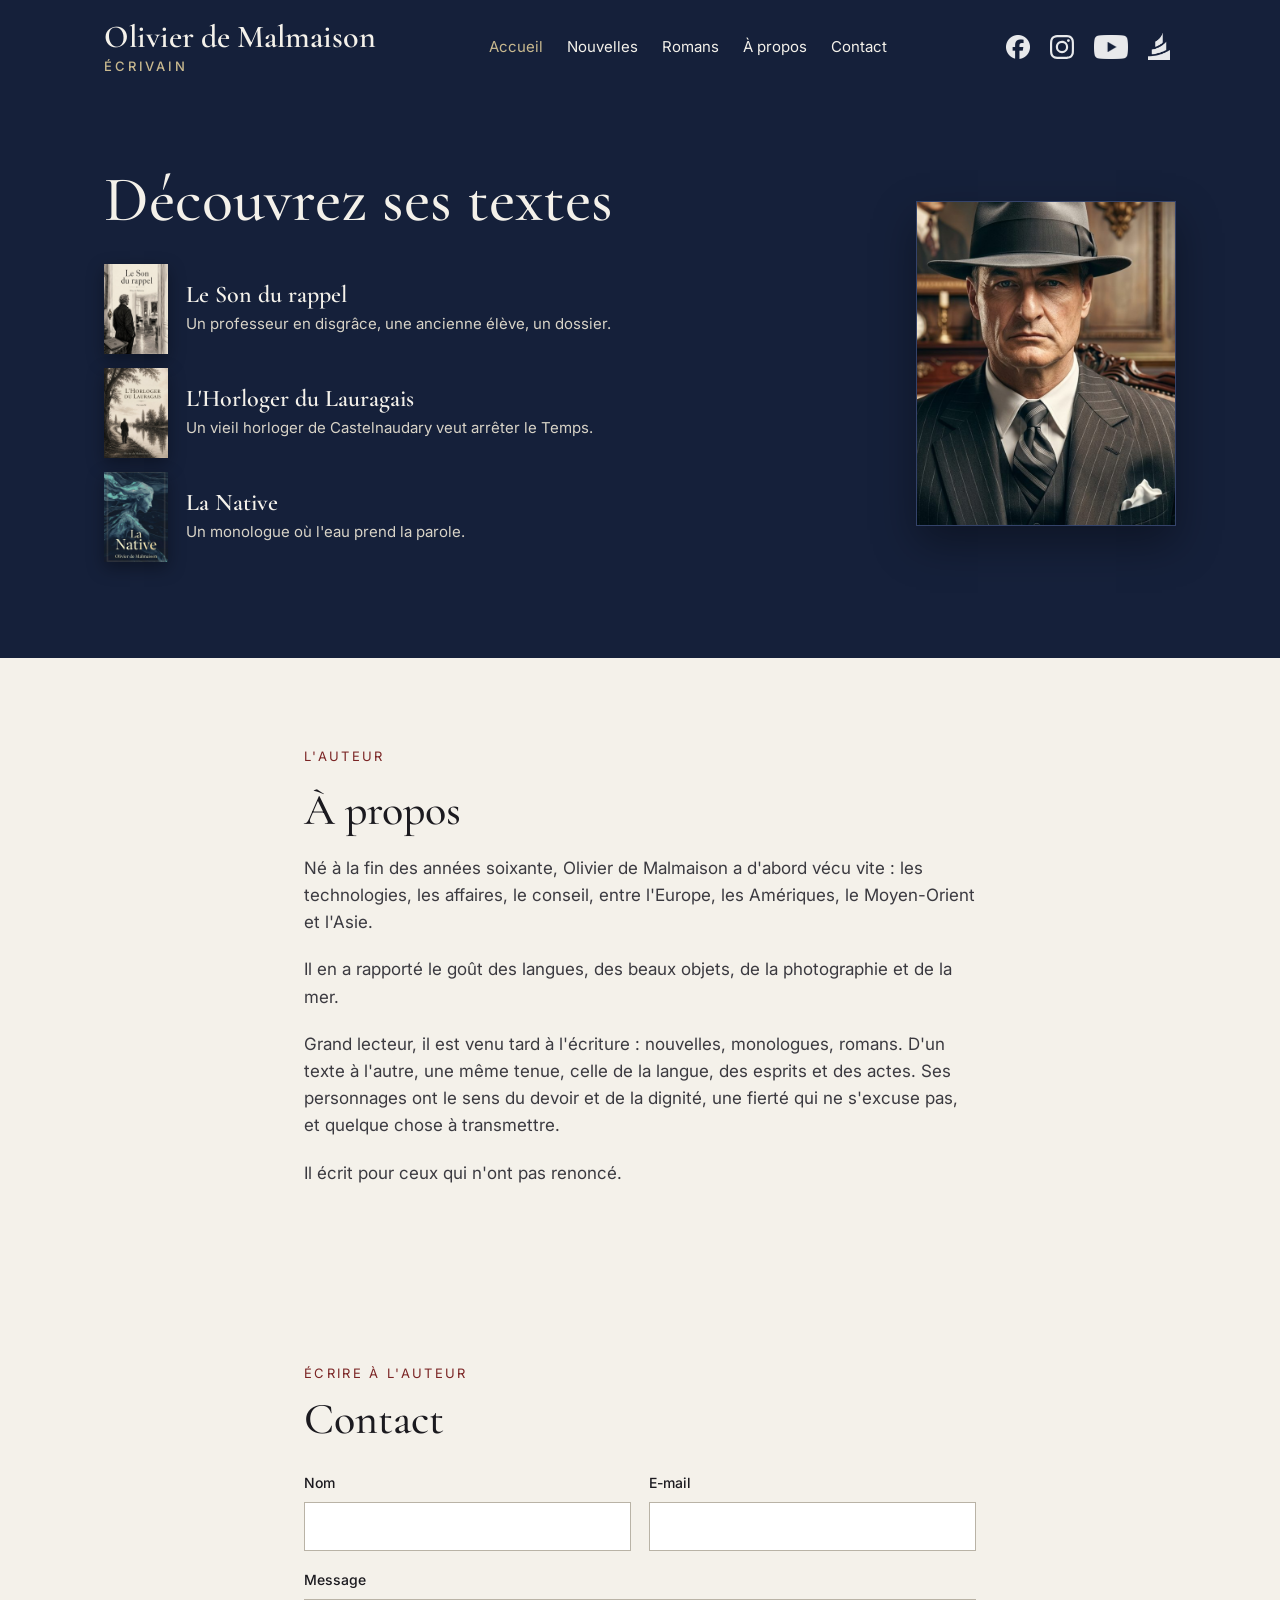
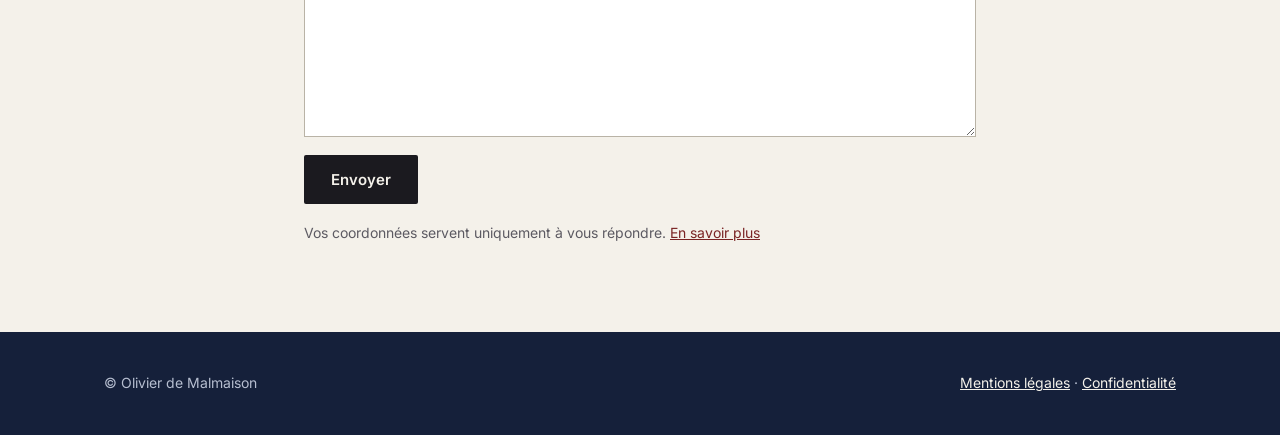
==== index.html @ 216fcb03 "Icône OM : PNG et .ico uniquement (le SVG à police ne s'affichait pas partout) Co-Authored-By: Claud" ====
<!doctype html>
<html lang="fr">
<head>
<meta charset="utf-8">
<meta name="viewport" content="width=device-width, initial-scale=1">
<meta name="robots" content="noindex">
<title>Olivier de Malmaison – Écrivain</title>
<meta name="description" content="Nouvelles à lire en ligne et romans à paraître d&#x27;Olivier de Malmaison.">
<meta property="og:type" content="website">
<meta property="og:locale" content="fr_FR">
<meta property="og:site_name" content="Olivier de Malmaison">
<meta property="og:title" content="Olivier de Malmaison – Écrivain">
<meta property="og:description" content="Nouvelles à lire en ligne et romans à paraître d&#x27;Olivier de Malmaison.">
<meta property="og:url" content="https://olivierdemalmaison.github.io/">
<meta property="og:image" content="https://olivierdemalmaison.github.io/assets/img/auteur.jpg">
<link rel="icon" href="favicon.ico" sizes="any">
<link rel="icon" href="assets/img/favicon-32.png" sizes="32x32" type="image/png">
<link rel="icon" href="assets/img/favicon-192.png" sizes="192x192" type="image/png">
<link rel="apple-touch-icon" href="assets/img/apple-touch-icon.png">
<link rel="preconnect" href="https://fonts.googleapis.com">
<link rel="preconnect" href="https://fonts.gstatic.com" crossorigin>
<link href="https://fonts.googleapis.com/css2?family=Cormorant+Garamond:ital,wght@0,500;0,600;1,500&family=Inter:wght@400;500;600&display=swap" rel="stylesheet">
<link rel="stylesheet" href="assets/style.css?v=20">
</head>
<body>

<header class="site-header">
  <div class="wrap">
    <a class="brand" href="./">Olivier de Malmaison<span class="brand-sub">Écrivain</span></a>
    <nav class="nav" aria-label="Menu principal">
      <a href="./" aria-current="page">Accueil</a>
      <a href="nouvelles.html">Nouvelles</a>
      <a href="livres.html">Romans</a>
      <a href="#apropos">À propos</a>
      <a href="#contact">Contact</a>
    </nav>
    <nav class="social" aria-label="Réseaux sociaux">
      <a href="https://www.facebook.com/profile.php?id=61596055063744" target="_blank" rel="noopener" class="icon" aria-label="Facebook"><img src="assets/img/facebook.png" alt="" width="24" height="24"></a>
      <a href="https://www.instagram.com/olivierdemalmaison/" target="_blank" rel="noopener" class="icon" aria-label="Instagram"><img src="assets/img/instagram.svg" alt="" width="24" height="24"></a>
      <a href="https://www.youtube.com/@OlivierdeMalmaison" target="_blank" rel="noopener" class="icon" aria-label="YouTube"><img src="assets/img/youtube.png" alt="" width="34" height="24" style="width:34px"></a>
      <a href="https://www.babelio.com/monprofil.php?id_user=2650344" target="_blank" rel="noopener" class="icon" aria-label="Babelio"><img src="assets/img/babelio.png" alt="" width="22" height="27" style="height:27px"></a>
    </nav>
  </div>
</header>

<main>
<section class="dark hero">
  <div class="wrap row">
    <div class="main stack" style="gap:28px">
      <h1>Découvrez ses textes</h1>
      <div class="minis">
        <a class="mini" href="le-son-du-rappel.html">
          <img src="assets/img/couv-rappel.jpg" alt="" width="64" height="90">
          <span><b>Le Son du rappel</b><span>Un professeur en disgrâce, une ancienne élève, un dossier.</span></span>
        </a>
        <a class="mini" href="l-horloger-du-lauragais.html">
          <img src="assets/img/couv-horloger.jpg" alt="" width="64" height="90">
          <span><b>L'Horloger du Lauragais</b><span>Un vieil horloger de Castelnaudary veut arrêter le Temps.</span></span>
        </a>
        <a class="mini" href="la-native.html">
          <img src="assets/img/couv-native.jpg" alt="" width="64" height="90">
          <span><b>La Native</b><span>Un monologue où l'eau prend la parole.</span></span>
        </a>
      </div>
    </div>
    <div class="side">
      <img class="portrait-img" src="assets/img/auteur.jpg" alt="Portrait d'Olivier de Malmaison">
    </div>
  </div>
</section>

<section id="apropos">
  <div class="narrow stack">
    <p class="eyebrow">L'auteur</p>
    <h2>À propos</h2>
    <p style="margin:0;font-size:17px;color:var(--ink-2)">Né à la fin des années soixante, Olivier de Malmaison a d'abord vécu vite : les technologies, les affaires, le conseil, entre l'Europe, les Amériques, le Moyen-Orient et l'Asie.</p>
    <p style="margin:0;font-size:17px;color:var(--ink-2)">Il en a rapporté le goût des langues, des beaux objets, de la photographie et de la mer.</p>
    <p style="margin:0;font-size:17px;color:var(--ink-2)">Grand lecteur, il est venu tard à l'écriture : nouvelles, monologues, romans. D'un texte à l'autre, une même tenue, celle de la langue, des esprits et des actes. Ses personnages ont le sens du devoir et de la dignité, une fierté qui ne s'excuse pas, et quelque chose à transmettre.</p>
    <p style="margin:0;font-size:17px;color:var(--ink-2)">Il écrit pour ceux qui n'ont pas renoncé.</p>
  </div>
</section>

<section class="dark" id="avis" hidden>
  <div class="wrap stack" style="gap:40px">
    <div class="stack" style="gap:12px">
      <p class="eyebrow">Ils l'ont lu</p>
      <h2>Avis des lecteurs</h2>
    </div>
    <div class="grid" id="avis-liste"></div>
  </div>
</section>

<section id="contact">
  <div class="narrow stack" style="gap:28px">
    <div class="stack" style="gap:12px">
      <p class="eyebrow">Écrire à l'auteur</p>
      <h2>Contact</h2>
    </div>
    <form action="https://formsubmit.co/f9c924c545d4a12e9ade665f972b1585" method="post">
      <input type="hidden" name="_subject" value="Nouveau message depuis le site">
      <input type="hidden" name="_next" value="https://olivierdemalmaison.github.io/merci.html">
      <input type="hidden" name="_template" value="table">
      <input type="text" name="_honey" style="display:none" tabindex="-1" autocomplete="off">
      <div class="fields">
        <label>Nom<input type="text" name="nom" autocomplete="name" required></label>
        <label>E-mail<input type="email" name="email" autocomplete="email" required></label>
      </div>
      <label>Message<textarea name="message" rows="5" required></textarea></label>
      <div><button class="btn btn-ink" type="submit">Envoyer</button></div>
      <p class="note" style="margin:0">Vos coordonnées servent uniquement à vous répondre. <a href="confidentialite.html">En savoir plus</a></p>
    </form>
  </div>
</section>
</main>

<footer class="site-footer">
  <div class="wrap">
    <span>© Olivier de Malmaison</span>
    <span><a href="mentions-legales.html">Mentions légales</a> · <a href="confidentialite.html">Confidentialité</a></span>
  </div>
</footer>

<script src="assets/vitrine.js"></script>
<script data-goatcounter="https://olivierdemalmaison.goatcounter.com/count" async src="https://gc.zgo.at/count.js"></script>
</body>
</html>
---- assets/style.css ----
:root{
  --navy:#15203A;
  --navy-deep:#0F1830;
  --navy-line:#34436A;
  --navy-soft:#22304F;
  --gold:#C9B98F;
  --paper:#F4F1EA;
  --paper-2:#EAE5DA;
  --ink:#1B1A1F;
  --ink-2:#3B3A40;
  --ink-3:#5C5A62;
  --wine:#7A2424;
  --wine-dark:#4F1414;
  --muted-on-dark:#B6BED0;
  --serif:'Cormorant Garamond',Georgia,serif;
  --sans:Inter,system-ui,-apple-system,sans-serif;
}
*{box-sizing:border-box}
html{scroll-behavior:smooth}
body{margin:0;background:var(--paper);color:var(--ink);font-family:var(--sans);line-height:1.6}
img{max-width:100%;display:block}
a{color:var(--wine)}a:hover{color:var(--wine-dark)}
.wrap{max-width:1120px;margin:0 auto;padding:0 24px}
.narrow{max-width:720px;margin:0 auto;padding:0 24px}
.eyebrow{margin:0;font-size:13px;letter-spacing:.18em;text-transform:uppercase;color:var(--wine)}
.dark .eyebrow{color:var(--gold)}
h1,h2,h3{font-family:var(--serif);font-weight:500;line-height:1.1;margin:0}
h1{font-size:clamp(40px,6vw,64px)}
h2{font-size:clamp(32px,4vw,44px)}
section{padding:88px 0}
.dark{background:var(--navy);color:var(--paper)}
.tint{background:var(--paper-2)}
.stack{display:flex;flex-direction:column;gap:20px}
.row{display:flex;flex-wrap:wrap;gap:56px;align-items:center}
.row>.main{flex:999 1 480px;min-width:0}
.row>.side{flex:1 1 260px;display:flex;justify-content:center}
.grid{display:grid;grid-template-columns:repeat(auto-fit,minmax(260px,1fr));gap:24px}

/* En-tête */
.site-header{background:var(--navy);color:var(--paper)}
.site-header .wrap{display:flex;flex-wrap:wrap;gap:16px;justify-content:space-between;align-items:center;padding-top:20px;padding-bottom:20px}
.brand{font-family:var(--serif);font-size:26px;font-weight:600;color:var(--paper);text-decoration:none}
.brand:hover{color:var(--gold)}
.nav{display:flex;flex-wrap:wrap;gap:24px;font-size:15px}
.nav a{color:var(--paper);text-decoration:none}
.nav a:hover,.nav a[aria-current="page"]{color:var(--gold)}

/* Boutons */
.btn{display:inline-block;padding:14px 26px;font-weight:600;font-size:15px;border-radius:2px;text-decoration:none;border:1px solid transparent;cursor:pointer;font-family:inherit}
.btn-gold{background:var(--gold);color:var(--navy)}
.btn-gold:hover{background:#d8cba6;color:var(--navy)}
.btn-ghost{border-color:var(--gold);color:var(--paper)}
.btn-ghost:hover{background:var(--navy-soft);color:var(--paper)}
.btn-wine{background:var(--wine);color:#fff}
.btn-wine:hover{background:var(--wine-dark);color:#fff}
.btn-ink{background:var(--ink);color:var(--paper)}
.actions{display:flex;flex-wrap:wrap;gap:16px;align-items:center}

/* Accueil */
.hero{padding:72px 0 96px}
.hero .lead{font-size:18px;color:#D8D3C7;max-width:560px;margin:0}
.placeholder{display:flex;align-items:center;justify-content:center;text-align:center;padding:24px;font-size:14px}
.portrait{width:280px;height:360px;background:var(--navy-soft);border:1px solid var(--navy-line);color:var(--muted-on-dark)}
.cover{width:240px;height:360px;background:var(--navy-deep);color:var(--gold);flex-direction:column;gap:12px;box-shadow:0 18px 40px rgba(15,24,48,.25)}
.cover .t{font-family:var(--serif);font-size:30px;line-height:1.1}
.cover .s{font-size:12px;letter-spacing:.16em;text-transform:uppercase;color:#A3AEC6}
.cover.lg{width:320px;height:480px}
.cover.lg .t{font-size:40px}
.price{font-size:22px;font-weight:600;margin:0}
.note{font-size:14px;color:var(--ink-3)}

.card{background:var(--paper);padding:28px;text-decoration:none;color:var(--ink);display:flex;flex-direction:column;gap:14px;border-top:3px solid var(--wine)}
.card:hover{color:var(--ink);box-shadow:0 8px 24px rgba(15,24,48,.08)}
.card .t{font-family:var(--serif);font-size:26px;line-height:1.2}
.card .x{font-size:15px;color:#4A4950}
.card .m{font-size:13px;color:#6B6970}

.video{flex:999 1 520px;min-width:0;aspect-ratio:16/9;background:var(--navy);color:#A3AEC6}

.review{margin:0;padding:28px;border:1px solid var(--navy-line);display:flex;flex-direction:column;gap:16px}
.review .stars{color:var(--gold);font-size:18px}
.review blockquote{margin:0;font-family:var(--serif);font-size:22px;line-height:1.4;font-style:italic}
.review figcaption{font-size:14px;color:var(--muted-on-dark)}

/* Formulaires */
form{display:flex;flex-direction:column;gap:18px}
.fields{display:flex;flex-wrap:wrap;gap:18px}
label{flex:1 1 240px;display:flex;flex-direction:column;gap:8px;font-size:14px;font-weight:500}
input,textarea{padding:12px 14px;border:1px solid #B9B3A6;background:#fff;font:inherit;font-weight:400;color:var(--ink)}
textarea{resize:vertical}
input:focus,textarea:focus{outline:2px solid var(--navy);outline-offset:1px}

/* Lecture */
.reading{padding:72px 0 56px}
.protect-note{display:flex;gap:12px;align-items:center;padding:14px 16px;background:var(--paper-2);font-size:14px;color:var(--ink-2)}
.text{font-family:var(--serif);font-size:22px;line-height:1.7;display:flex;flex-direction:column;gap:22px}
.text p{margin:0}
.text .sep{text-align:center;letter-spacing:.5em;color:var(--wine)}
.protected{-webkit-user-select:none;user-select:none}
.end-cta{border-top:1px solid #CFC8B9;padding-top:24px;display:flex;flex-wrap:wrap;gap:16px;justify-content:space-between;align-items:center}

/* Livres */
.perks{display:grid;grid-template-columns:repeat(auto-fit,minmax(200px,1fr));gap:16px}
.perk{background:var(--paper-2);padding:18px;display:flex;flex-direction:column;gap:6px}
.perk b{font-size:14px}
.perk span{font-size:13px;color:#4A4950;line-height:1.5}

/* Pied de page */
.site-footer{background:var(--navy);color:var(--muted-on-dark);padding:40px 0;font-size:14px}
.site-footer .wrap{display:flex;flex-wrap:wrap;gap:20px;justify-content:space-between;align-items:center}
.site-footer nav{display:flex;flex-wrap:wrap;gap:20px}
.site-footer a{color:var(--paper)}
.site-footer a:hover{color:var(--gold)}

@media print{.protected{display:none}}

/* Réseaux sociaux en haut */
.social{display:flex;flex-wrap:wrap;gap:8px;width:100%;justify-content:flex-end}
.social a{font-size:13px;color:var(--gold);text-decoration:none;border:1px solid var(--navy-line);padding:6px 12px;border-radius:999px}
.social a:hover{border-color:var(--gold);color:var(--paper)}
@media (min-width:900px){.social{width:auto;order:3}}
.portrait-img{width:320px;max-width:100%;height:400px;object-fit:cover;object-position:center 30%;border:1px solid var(--navy-line);box-shadow:0 18px 40px rgba(0,0,0,.35)}
.social{align-items:center}
.social a.icon{border:none;padding:6px;display:inline-flex;opacity:.9}
.social a.icon:hover{opacity:1}
.social a.icon img{width:24px;height:24px}

/* Corrections */
.brand{display:flex;flex-direction:column;line-height:1.05}
.brand-sub{font-family:var(--sans);font-size:11px;font-weight:500;letter-spacing:.22em;text-transform:uppercase;color:var(--gold);margin-top:4px}
.portrait-img{width:320px;max-width:100%;height:auto;aspect-ratio:4/5;object-fit:cover}
.social{flex-direction:row;flex-wrap:nowrap}
.social a.icon img{display:block;width:auto;height:24px;max-width:none}
.brand{font-size:32px}
.brand-sub{font-size:13px;margin-top:6px}
@media (max-width:600px){.brand{font-size:28px}}

/* Champs empilés : pas de hauteur forcée */
form > label{flex:none}

/* Nouvelles : couvertures */
.card.book{padding:0 0 24px}
.card.book img{width:100%;height:auto;aspect-ratio:600/850;object-fit:cover}
.card.book .t,.card.book .x{padding:0 24px}

/* Babelio : lien texte dans la barre des réseaux */
.social a.icon.babelio{font-family:var(--serif);font-size:19px;font-weight:600;color:var(--paper);line-height:24px;padding:6px 4px}
.social a.icon.babelio:hover{color:var(--gold)}
.card.book .read{align-self:flex-start;margin:4px 24px 0;padding:10px 22px}
.card.book{justify-content:flex-start}
.card.book .read{margin-top:auto}

/* Lecture : texte justifié comme les manuscrits */
.text p{text-align:justify;-webkit-hyphens:auto;hyphens:auto}
.text p.sep{text-align:center}
.text{font-family:'EB Garamond',Georgia,serif;font-size:21px;line-height:1.65}

/* Accueil : miniatures des nouvelles */
.minis{display:flex;flex-direction:column;gap:14px;max-width:560px}
.mini{display:flex;gap:18px;align-items:center;text-decoration:none;color:var(--paper);padding:10px;margin:-10px;border-radius:2px}
.mini:hover{background:var(--navy-soft);color:var(--paper)}
.mini img{width:64px;height:90px;object-fit:cover;flex:none;box-shadow:0 6px 16px rgba(0,0,0,.35)}
.mini b{display:block;font-family:var(--serif);font-size:24px;font-weight:600;line-height:1.15}
.mini span span{display:block;font-size:15px;color:#D8D3C7;margin-top:4px}
.review figcaption a{color:var(--gold)}

/* Page Nouvelles : en-tête compact sur une ligne */
.liste-nouvelles{padding:28px 0 72px}
.titre-ligne{display:flex;align-items:baseline;gap:18px;flex-wrap:wrap}
.titre-ligne h1{font-size:36px}
.liste-nouvelles .card.book{padding-top:20px;gap:12px}
.liste-nouvelles .card.book img{width:auto;height:260px;aspect-ratio:auto;margin:0 24px;align-self:flex-start;box-shadow:0 8px 20px rgba(15,24,48,.18)}
.liste-nouvelles .card.book .x{font-size:14px;line-height:1.55}

/* « Prévenez-moi » en fin de nouvelle */
.prevenir{padding:8px 0 56px}
.p-form{flex-direction:row;flex-wrap:wrap;gap:12px}
.p-form input[type=email]{flex:1 1 240px}

/* Téléphone : en-tête compact */
@media (max-width:600px){
  .site-header .wrap{gap:10px;padding-top:14px;padding-bottom:12px}
  .nav{gap:6px 18px;font-size:15px;width:100%}
  .social{justify-content:flex-start;margin-left:-6px}
  .side img[alt^="Couverture de Nainen"]{width:220px!important}
  section{padding:56px 0}
}
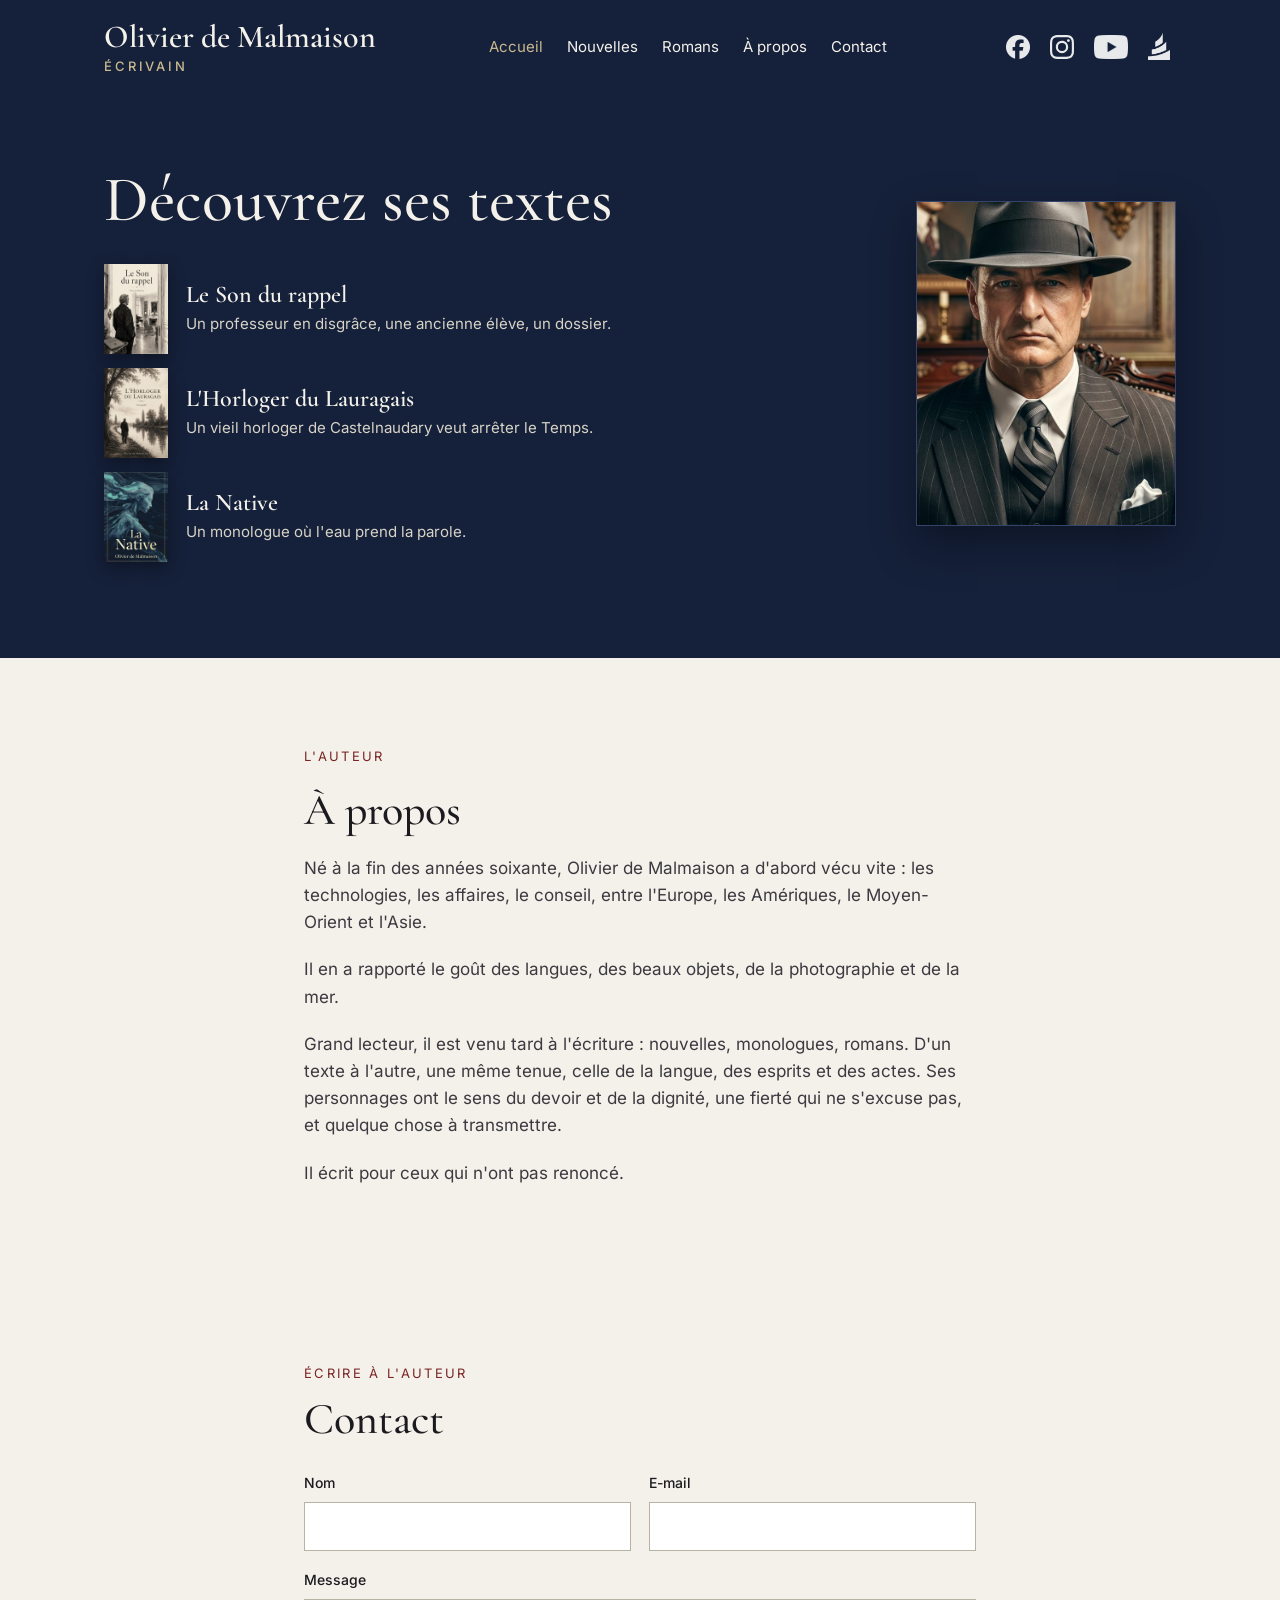
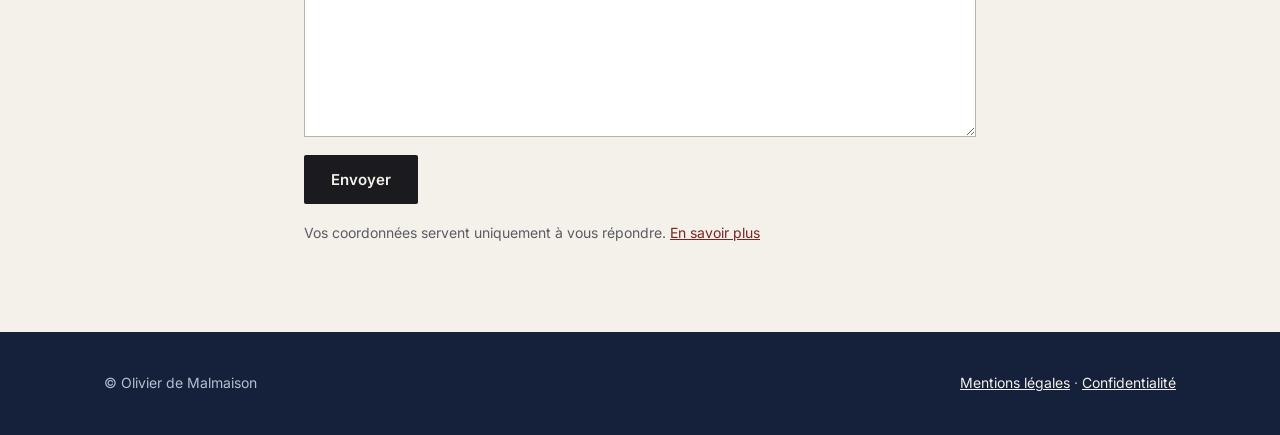
==== commit 6c28ac31: "Polices hébergées sur le site (plus de saut d'affichage), mélange des nouvelles avant affichage Co-A" ====
--- a/index.html
+++ b/index.html
@@ -17,10 +17,11 @@
 <link rel="icon" href="assets/img/favicon-32.png" sizes="32x32" type="image/png">
 <link rel="icon" href="assets/img/favicon-192.png" sizes="192x192" type="image/png">
 <link rel="apple-touch-icon" href="assets/img/apple-touch-icon.png">
-<link rel="preconnect" href="https://fonts.googleapis.com">
-<link rel="preconnect" href="https://fonts.gstatic.com" crossorigin>
-<link href="https://fonts.googleapis.com/css2?family=Cormorant+Garamond:ital,wght@0,500;0,600;1,500&family=Inter:wght@400;500;600&display=swap" rel="stylesheet">
-<link rel="stylesheet" href="assets/style.css?v=20">
+<link rel="preload" href="assets/fonts/inter-latin-400-normal.woff2" as="font" type="font/woff2" crossorigin>
+<link rel="preload" href="assets/fonts/cormorant-garamond-latin-600-normal.woff2" as="font" type="font/woff2" crossorigin>
+<link rel="preload" href="assets/fonts/cormorant-garamond-latin-500-normal.woff2" as="font" type="font/woff2" crossorigin>
+<link rel="stylesheet" href="assets/fonts.css">
+<link rel="stylesheet" href="assets/style.css?v=21">
 </head>
 <body>
 
--- a/assets/fonts.css
+++ b/assets/fonts.css
@@ -0,0 +1,9 @@
+/* Polices hébergées sur le site (licence SIL Open Font License) : plus de saut d'affichage */
+@font-face{font-family:'Cormorant Garamond';font-style:normal;font-weight:500;font-display:swap;src:url(fonts/cormorant-garamond-latin-500-normal.woff2) format('woff2')}
+@font-face{font-family:'Cormorant Garamond';font-style:normal;font-weight:600;font-display:swap;src:url(fonts/cormorant-garamond-latin-600-normal.woff2) format('woff2')}
+@font-face{font-family:'Cormorant Garamond';font-style:italic;font-weight:500;font-display:swap;src:url(fonts/cormorant-garamond-latin-500-italic.woff2) format('woff2')}
+@font-face{font-family:'Inter';font-style:normal;font-weight:400;font-display:swap;src:url(fonts/inter-latin-400-normal.woff2) format('woff2')}
+@font-face{font-family:'Inter';font-style:normal;font-weight:500;font-display:swap;src:url(fonts/inter-latin-500-normal.woff2) format('woff2')}
+@font-face{font-family:'Inter';font-style:normal;font-weight:600;font-display:swap;src:url(fonts/inter-latin-600-normal.woff2) format('woff2')}
+@font-face{font-family:'EB Garamond';font-style:normal;font-weight:400;font-display:swap;src:url(fonts/eb-garamond-latin-400-normal.woff2) format('woff2')}
+@font-face{font-family:'EB Garamond';font-style:italic;font-weight:400;font-display:swap;src:url(fonts/eb-garamond-latin-400-italic.woff2) format('woff2')}
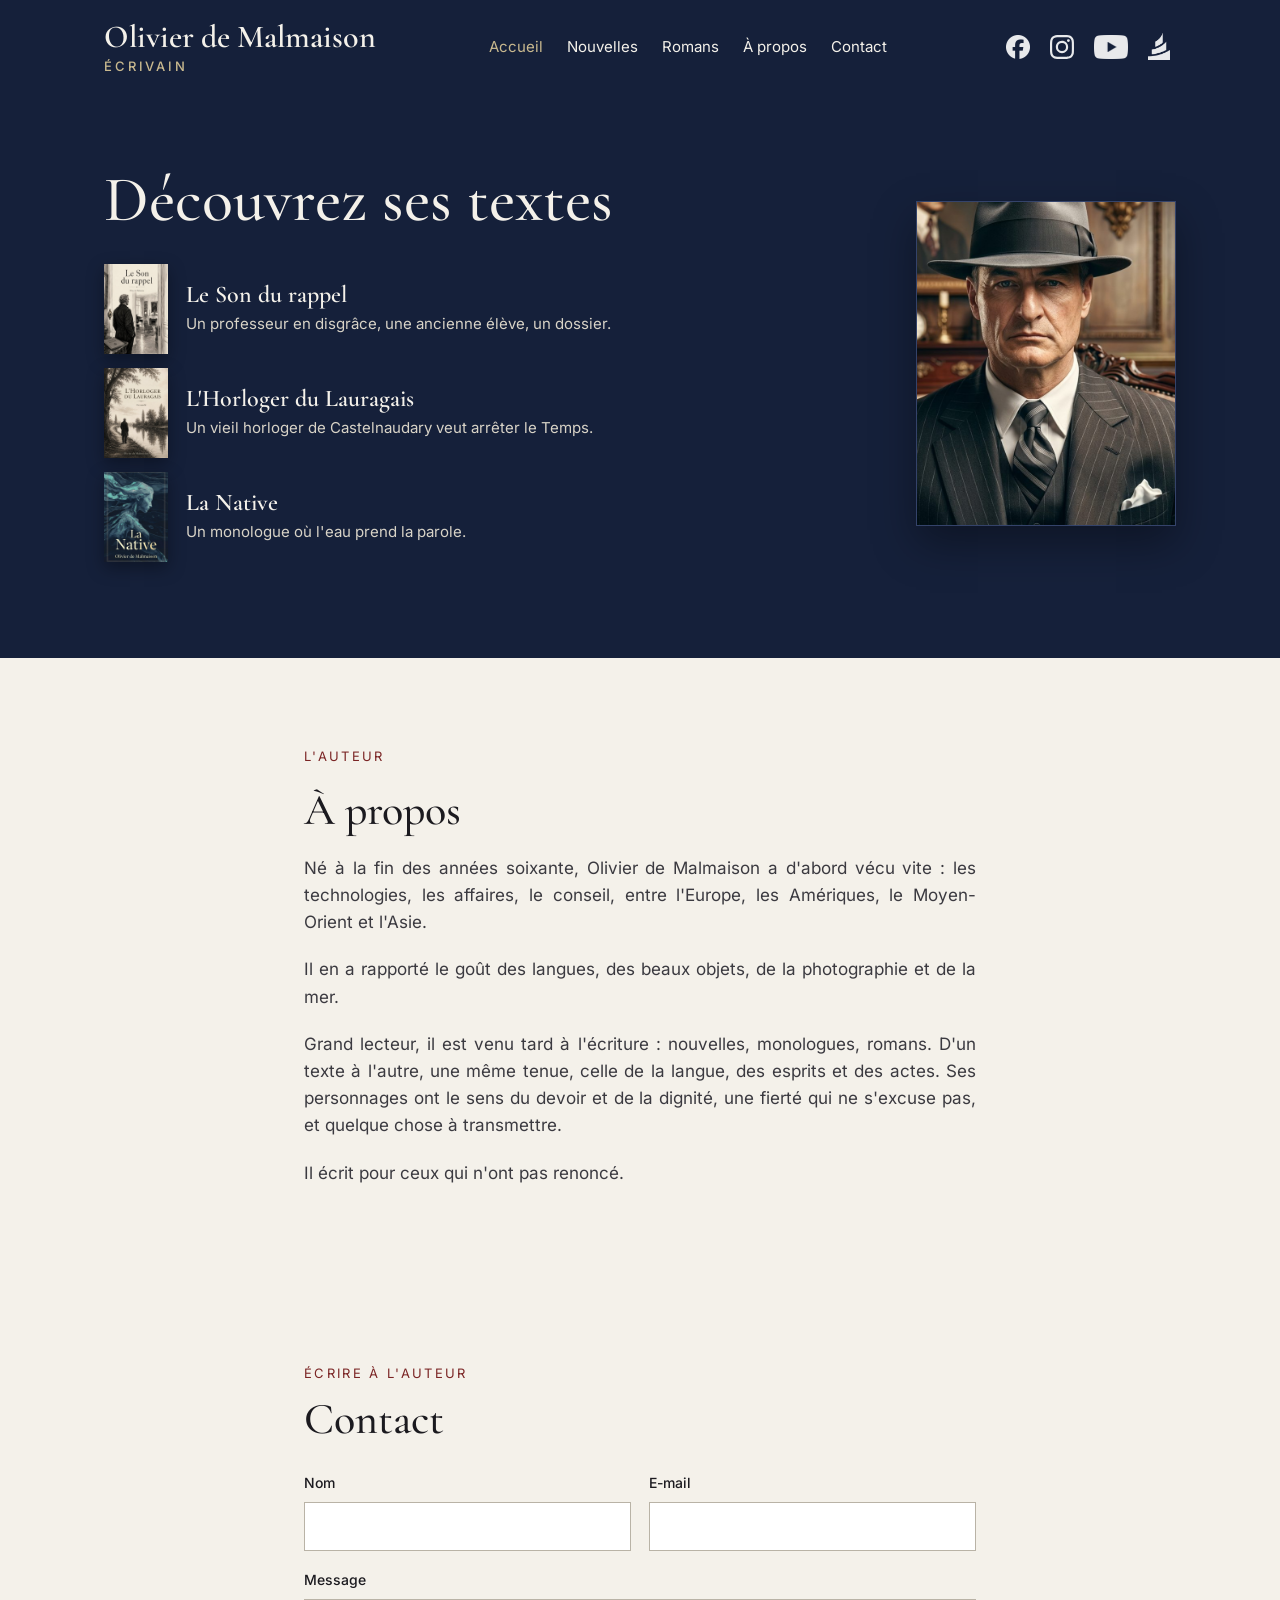
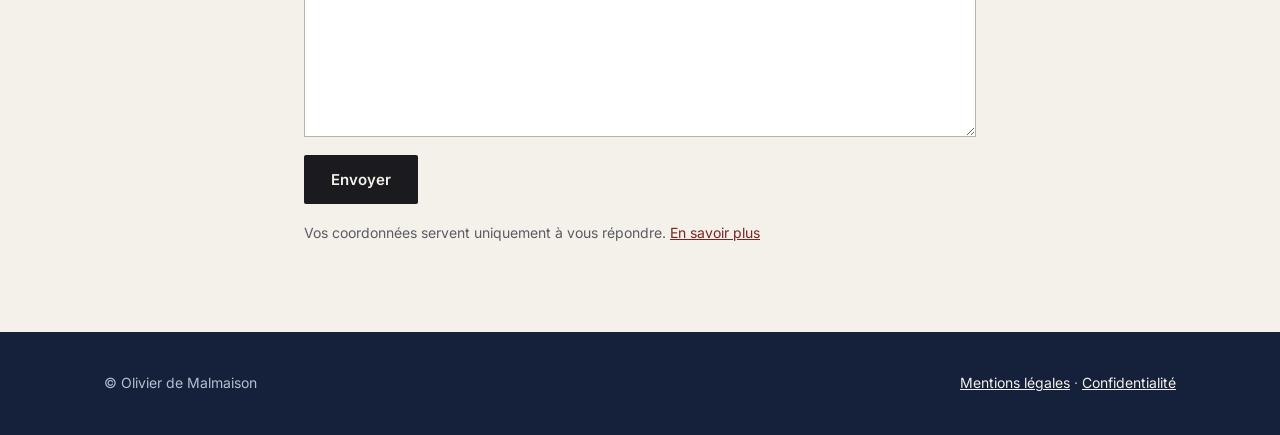
==== commit b70f58f3: "À propos : bio justifiée avec césure (cohérence avec l'accroche Nainen) Co-Authored-By: Claude Opus " ====
--- a/index.html
+++ b/index.html
@@ -13,21 +13,38 @@
 <meta property="og:description" content="Nouvelles à lire en ligne et romans à paraître d&#x27;Olivier de Malmaison.">
 <meta property="og:url" content="https://olivierdemalmaison.github.io/">
 <meta property="og:image" content="https://olivierdemalmaison.github.io/assets/img/auteur.jpg">
-<link rel="icon" href="favicon.ico" sizes="any">
-<link rel="icon" href="assets/img/favicon-32.png" sizes="32x32" type="image/png">
-<link rel="icon" href="assets/img/favicon-192.png" sizes="192x192" type="image/png">
-<link rel="apple-touch-icon" href="assets/img/apple-touch-icon.png">
+<link rel="icon" href="favicon.ico?v=3" sizes="any">
+<link rel="icon" href="assets/img/favicon-32.png?v=3" sizes="32x32" type="image/png">
+<link rel="icon" href="assets/img/favicon-192.png?v=3" sizes="192x192" type="image/png">
+<link rel="apple-touch-icon" href="assets/img/apple-touch-icon.png?v=3">
 <link rel="preload" href="assets/fonts/inter-latin-400-normal.woff2" as="font" type="font/woff2" crossorigin>
 <link rel="preload" href="assets/fonts/cormorant-garamond-latin-600-normal.woff2" as="font" type="font/woff2" crossorigin>
 <link rel="preload" href="assets/fonts/cormorant-garamond-latin-500-normal.woff2" as="font" type="font/woff2" crossorigin>
 <link rel="stylesheet" href="assets/fonts.css">
-<link rel="stylesheet" href="assets/style.css?v=21">
+<link rel="stylesheet" href="assets/style.css?v=22">
+<script type="application/ld+json">
+{
+ "@context": "https://schema.org",
+ "@type": "Person",
+ "name": "Olivier de Malmaison",
+ "jobTitle": "Écrivain",
+ "url": "https://olivierdemalmaison.github.io/",
+ "image": "https://olivierdemalmaison.github.io/assets/img/auteur.jpg",
+ "description": "Écrivain. Nouvelles, monologues, romans.",
+ "sameAs": [
+  "https://www.facebook.com/olivierdemalmaison",
+  "https://www.instagram.com/olivierdemalmaison/",
+  "https://www.youtube.com/@OlivierdeMalmaison",
+  "https://www.babelio.com/monprofil.php?id_user=2650344"
+ ]
+}
+</script>
 </head>
 <body>
 
 <header class="site-header">
   <div class="wrap">
-    <a class="brand" href="./">Olivier de Malmaison<span class="brand-sub">Écrivain</span></a>
+    <h1 class="brand-h1"><a class="brand" href="./">Olivier de Malmaison<span class="brand-sub">Écrivain</span></a></h1>
     <nav class="nav" aria-label="Menu principal">
       <a href="./" aria-current="page">Accueil</a>
       <a href="nouvelles.html">Nouvelles</a>
@@ -36,7 +53,7 @@
       <a href="#contact">Contact</a>
     </nav>
     <nav class="social" aria-label="Réseaux sociaux">
-      <a href="https://www.facebook.com/profile.php?id=61596055063744" target="_blank" rel="noopener" class="icon" aria-label="Facebook"><img src="assets/img/facebook.png" alt="" width="24" height="24"></a>
+      <a href="https://www.facebook.com/olivierdemalmaison" target="_blank" rel="noopener" class="icon" aria-label="Facebook"><img src="assets/img/facebook.png" alt="" width="24" height="24"></a>
       <a href="https://www.instagram.com/olivierdemalmaison/" target="_blank" rel="noopener" class="icon" aria-label="Instagram"><img src="assets/img/instagram.svg" alt="" width="24" height="24"></a>
       <a href="https://www.youtube.com/@OlivierdeMalmaison" target="_blank" rel="noopener" class="icon" aria-label="YouTube"><img src="assets/img/youtube.png" alt="" width="34" height="24" style="width:34px"></a>
       <a href="https://www.babelio.com/monprofil.php?id_user=2650344" target="_blank" rel="noopener" class="icon" aria-label="Babelio"><img src="assets/img/babelio.png" alt="" width="22" height="27" style="height:27px"></a>
@@ -48,7 +65,7 @@
 <section class="dark hero">
   <div class="wrap row">
     <div class="main stack" style="gap:28px">
-      <h1>Découvrez ses textes</h1>
+      <h2 class="hero-title">Découvrez ses textes</h2>
       <div class="minis">
         <a class="mini" href="le-son-du-rappel.html">
           <img src="assets/img/couv-rappel.jpg" alt="" width="64" height="90">
@@ -74,10 +91,10 @@
   <div class="narrow stack">
     <p class="eyebrow">L'auteur</p>
     <h2>À propos</h2>
-    <p style="margin:0;font-size:17px;color:var(--ink-2)">Né à la fin des années soixante, Olivier de Malmaison a d'abord vécu vite : les technologies, les affaires, le conseil, entre l'Europe, les Amériques, le Moyen-Orient et l'Asie.</p>
-    <p style="margin:0;font-size:17px;color:var(--ink-2)">Il en a rapporté le goût des langues, des beaux objets, de la photographie et de la mer.</p>
-    <p style="margin:0;font-size:17px;color:var(--ink-2)">Grand lecteur, il est venu tard à l'écriture : nouvelles, monologues, romans. D'un texte à l'autre, une même tenue, celle de la langue, des esprits et des actes. Ses personnages ont le sens du devoir et de la dignité, une fierté qui ne s'excuse pas, et quelque chose à transmettre.</p>
-    <p style="margin:0;font-size:17px;color:var(--ink-2)">Il écrit pour ceux qui n'ont pas renoncé.</p>
+    <p style="margin:0;font-size:17px;color:var(--ink-2);text-align:justify;-webkit-hyphens:auto;hyphens:auto">Né à la fin des années soixante, Olivier de Malmaison a d'abord vécu vite : les technologies, les affaires, le conseil, entre l'Europe, les Amériques, le Moyen-Orient et l'Asie.</p>
+    <p style="margin:0;font-size:17px;color:var(--ink-2);text-align:justify;-webkit-hyphens:auto;hyphens:auto">Il en a rapporté le goût des langues, des beaux objets, de la photographie et de la mer.</p>
+    <p style="margin:0;font-size:17px;color:var(--ink-2);text-align:justify;-webkit-hyphens:auto;hyphens:auto">Grand lecteur, il est venu tard à l'écriture : nouvelles, monologues, romans. D'un texte à l'autre, une même tenue, celle de la langue, des esprits et des actes. Ses personnages ont le sens du devoir et de la dignité, une fierté qui ne s'excuse pas, et quelque chose à transmettre.</p>
+    <p style="margin:0;font-size:17px;color:var(--ink-2);text-align:justify;-webkit-hyphens:auto;hyphens:auto">Il écrit pour ceux qui n'ont pas renoncé.</p>
   </div>
 </section>
 
--- a/assets/style.css
+++ b/assets/style.css
@@ -185,3 +185,7 @@
   .side img[alt^="Couverture de Nainen"]{width:220px!important}
   section{padding:56px 0}
 }
+
+/* Accueil : le nom de l'auteur est le titre principal (pour Google), sans changer l'affichage */
+.brand-h1{margin:0;font:inherit;line-height:inherit}
+.hero-title{font-size:clamp(40px,6vw,64px)}
